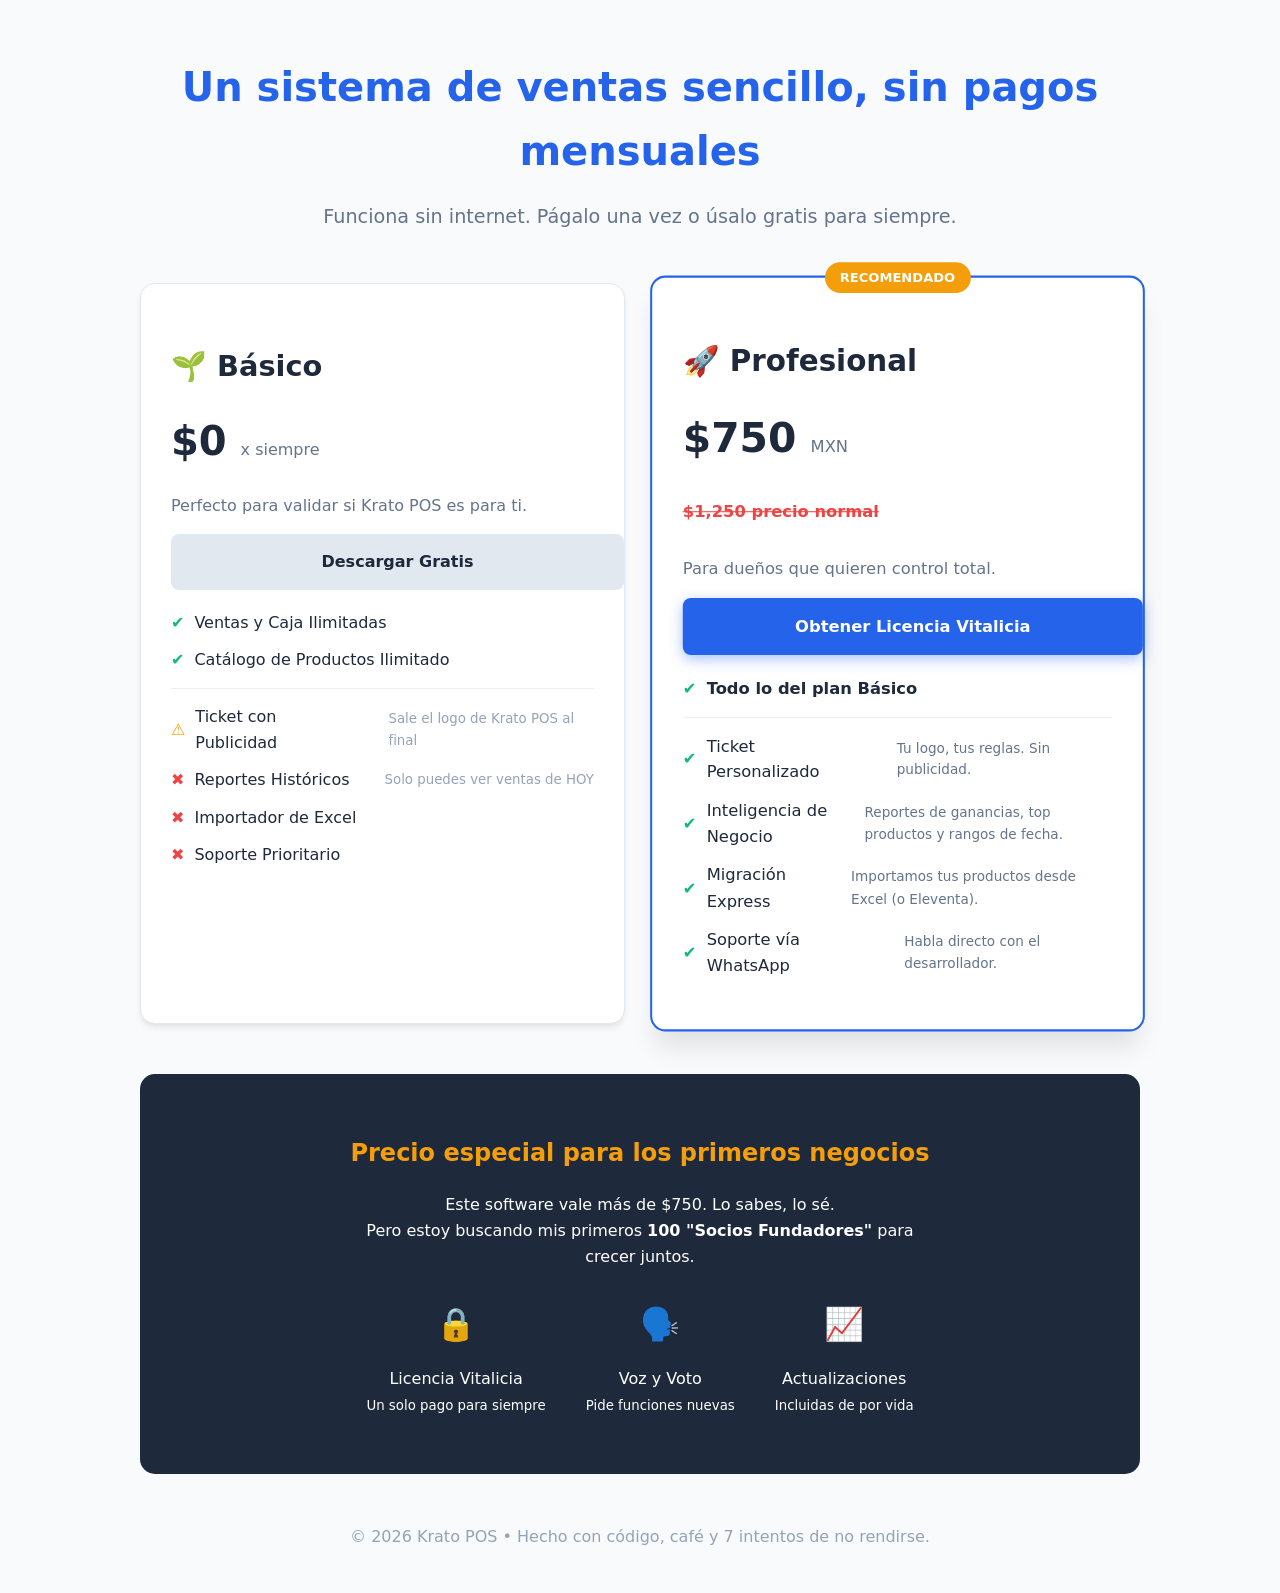
==== precios.html @ d622942c "Actualización de beneficios PRO y optimización de QRs" ====
<!DOCTYPE html>
<html lang="es">

<head>
    <meta charset="UTF-8">
    <title>Precios - Krato POS</title>
    <meta name="viewport" content="width=device-width, initial-scale=1.0">
    <!-- Puse estilos inline básicos para que se vea bien al probarlo,
         puedes moverlos a tu css/styles.css -->
    <style>
        :root {
            --primary: #2563eb;
            --dark: #1e293b;
            --light: #f8fafc;
            --highlight: #f59e0b;
        }

        body {
            font-family: 'Segoe UI', system-ui, sans-serif;
            background: var(--light);
            color: var(--dark);
            line-height: 1.6;
        }

        .container {
            max-width: 1000px;
            margin: 0 auto;
            padding: 20px;
        }

        /* Hero */
        .hero {
            text-align: center;
            margin-bottom: 50px;
        }

        .hero h1 {
            font-size: 2.5rem;
            margin-bottom: 10px;
            color: var(--primary);
        }

        .subtitle {
            font-size: 1.2rem;
            color: #64748b;
        }

        /* Tarjetas */
        .pricing-grid {
            display: grid;
            grid-template-columns: repeat(auto-fit, minmax(300px, 1fr));
            gap: 30px;
            margin-bottom: 50px;
        }

        .card {
            background: white;
            border-radius: 15px;
            padding: 30px;
            box-shadow: 0 4px 6px -1px rgba(0, 0, 0, 0.1);
            border: 1px solid #e2e8f0;
            position: relative;
        }

        .card.pro {
            border: 2px solid var(--primary);
            transform: scale(1.02);
            box-shadow: 0 20px 25px -5px rgba(0, 0, 0, 0.1);
        }

        .card.pro::before {
            content: "RECOMENDADO";
            background: var(--highlight);
            color: white;
            padding: 5px 15px;
            font-weight: bold;
            font-size: 0.8rem;
            position: absolute;
            top: -15px;
            left: 50%;
            transform: translateX(-50%);
            border-radius: 20px;
        }

        .card h3 {
            font-size: 1.8rem;
            margin-bottom: 10px;
        }

        .price {
            font-size: 2.5rem;
            font-weight: 800;
            color: var(--dark);
            margin: 20px 0;
        }

        .price small {
            font-size: 1rem;
            color: #64748b;
            font-weight: normal;
        }

        .card ul {
            list-style: none;
            padding: 0;
            margin: 20px 0;
        }

        .card li {
            margin-bottom: 12px;
            display: flex;
            align-items: center;
            gap: 10px;
        }

        .check {
            color: #10b981;
            font-weight: bold;
        }

        .cross {
            color: #ef4444;
            font-weight: bold;
        }

        .warning {
            color: #f59e0b;
            font-weight: bold;
        }

        .btn {
            display: block;
            width: 100%;
            padding: 15px;
            text-align: center;
            border-radius: 8px;
            text-decoration: none;
            font-weight: bold;
            transition: all 0.3s;
        }

        .btn-free {
            background: #e2e8f0;
            color: var(--dark);
        }

        .btn-pro {
            background: var(--primary);
            color: white;
            box-shadow: 0 4px 14px 0 rgba(37, 99, 235, 0.39);
        }

        .btn-pro:hover {
            transform: translateY(-2px);
        }

        /* Fundadores */
        .founders {
            background: #1e293b;
            color: white;
            border-radius: 15px;
            padding: 40px;
            margin-top: 50px;
            text-align: center;
        }

        .founders h2 {
            color: var(--highlight);
        }
    </style>
</head>

<body>
    <main class="container">

        <header class="hero">
            <h1>Un sistema de ventas sencillo, sin pagos mensuales</h1>
            <p class="subtitle">
                Funciona sin internet. Págalo una vez o úsalo gratis para siempre.
            </p>
        </header>


        <div class="pricing-grid">

            <!-- PLAN FREE -->
            <div class="card">
                <h3>🌱 Básico</h3>
                <p class="price">$0 <small>x siempre</small></p>
                <p style="color: #64748b;">Perfecto para validar si Krato POS es para ti.</p>

                <a href="#" class="btn btn-free">Descargar Gratis</a>

                <ul>
                    <!-- Lo bueno -->
                    <li><span class="check">✔</span> Ventas y Caja Ilimitadas</li>
                    <li><span class="check">✔</span> Catálogo de Productos Ilimitado</li>

                    <hr style="border:0; border-top:1px solid #eee; margin: 15px 0;">

                    <!-- La "piedra en el zapato" (Limites intencionales) -->
                    <li>
                        <span class="warning">⚠️</span> Ticket con Publicidad
                        <br><small style="color: #94a3b8; margin-left:25px;">Sale el logo de Krato POS al final</small>
                    </li>
                    <li>
                        <span class="cross">✖</span> Reportes Históricos
                        <br><small style="color: #94a3b8; margin-left:25px;">Solo puedes ver ventas de HOY</small>
                    </li>
                    <li><span class="cross">✖</span> Importador de Excel</li>
                    <li><span class="cross">✖</span> Soporte Prioritario</li>
                </ul>
            </div>

            <!-- PLAN PRO -->
            <div class="card pro">
                <h3>🚀 Profesional</h3>
                <p class="price">
                    $750 <small>MXN</small>
                    <br><span style="font-size: 1rem; color: #ef4444; text-decoration: line-through;">$1,250 precio
                        normal</span>
                </p>
                <p style="color: #64748b;">Para dueños que quieren control total.</p>

                <a href="https://wa.me/528712617892?text=Quiero%20ser%20Fundador%20PRO" class="btn btn-pro">
                    Obtener Licencia Vitalicia
                </a>

                <ul>
                    <li><span class="check">✔</span> <strong>Todo lo del plan Básico</strong></li>

                    <hr style="border:0; border-top:1px solid #eee; margin: 15px 0;">

                    <!-- El Valor Real -->
                    <li>
                        <span class="check">✔</span> Ticket Personalizado
                        <br><small style="color: #64748b; margin-left:25px;">Tu logo, tus reglas. Sin
                            publicidad.</small>
                    </li>
                    <li>
                        <span class="check">✔</span> Inteligencia de Negocio
                        <br><small style="color: #64748b; margin-left:25px;">Reportes de ganancias, top productos y
                            rangos de fecha.</small>
                    </li>
                    <li>
                        <span class="check">✔</span> Migración Express
                        <br><small style="color: #64748b; margin-left:25px;">Importamos tus productos desde Excel (o
                            Eleventa).</small>
                    </li>
                    <li>
                        <span class="check">✔</span> Soporte vía WhatsApp
                        <br><small style="color: #64748b; margin-left:25px;">Habla directo con el desarrollador.</small>
                    </li>
                </ul>
            </div>

        </div>

        <!-- SECCIÓN DE URGENCIA / FUNDADORES -->
        <section class="founders">

            <h2>Precio especial para los primeros negocios</h2>

            <p style="max-width: 600px; margin: 20px auto;">
                Este software vale más de $750. Lo sabes, lo sé. <br>
                Pero estoy buscando mis primeros <strong>100 "Socios Fundadores"</strong> para crecer juntos.
            </p>

            <div style="display: flex; justify-content: center; gap: 40px; margin-top: 30px; flex-wrap: wrap;">
                <div>
                    <span style="font-size: 2rem;">🔒</span>
                    <p>Licencia Vitalicia<br><small>Un solo pago para siempre</small></p>
                </div>
                <div>
                    <span style="font-size: 2rem;">🗣️</span>
                    <p>Voz y Voto<br><small>Pide funciones nuevas</small></p>
                </div>
                <div>
                    <span style="font-size: 2rem;">📈</span>
                    <p>Actualizaciones<br><small>Incluidas de por vida</small></p>
                </div>
            </div>
        </section>

        <footer>
            <p style="text-align: center; margin-top: 50px; color: #94a3b8;">
                © 2026 Krato POS • Hecho con código, café y 7 intentos de no rendirse.
            </p>
        </footer>

    </main>
</body>

</html>
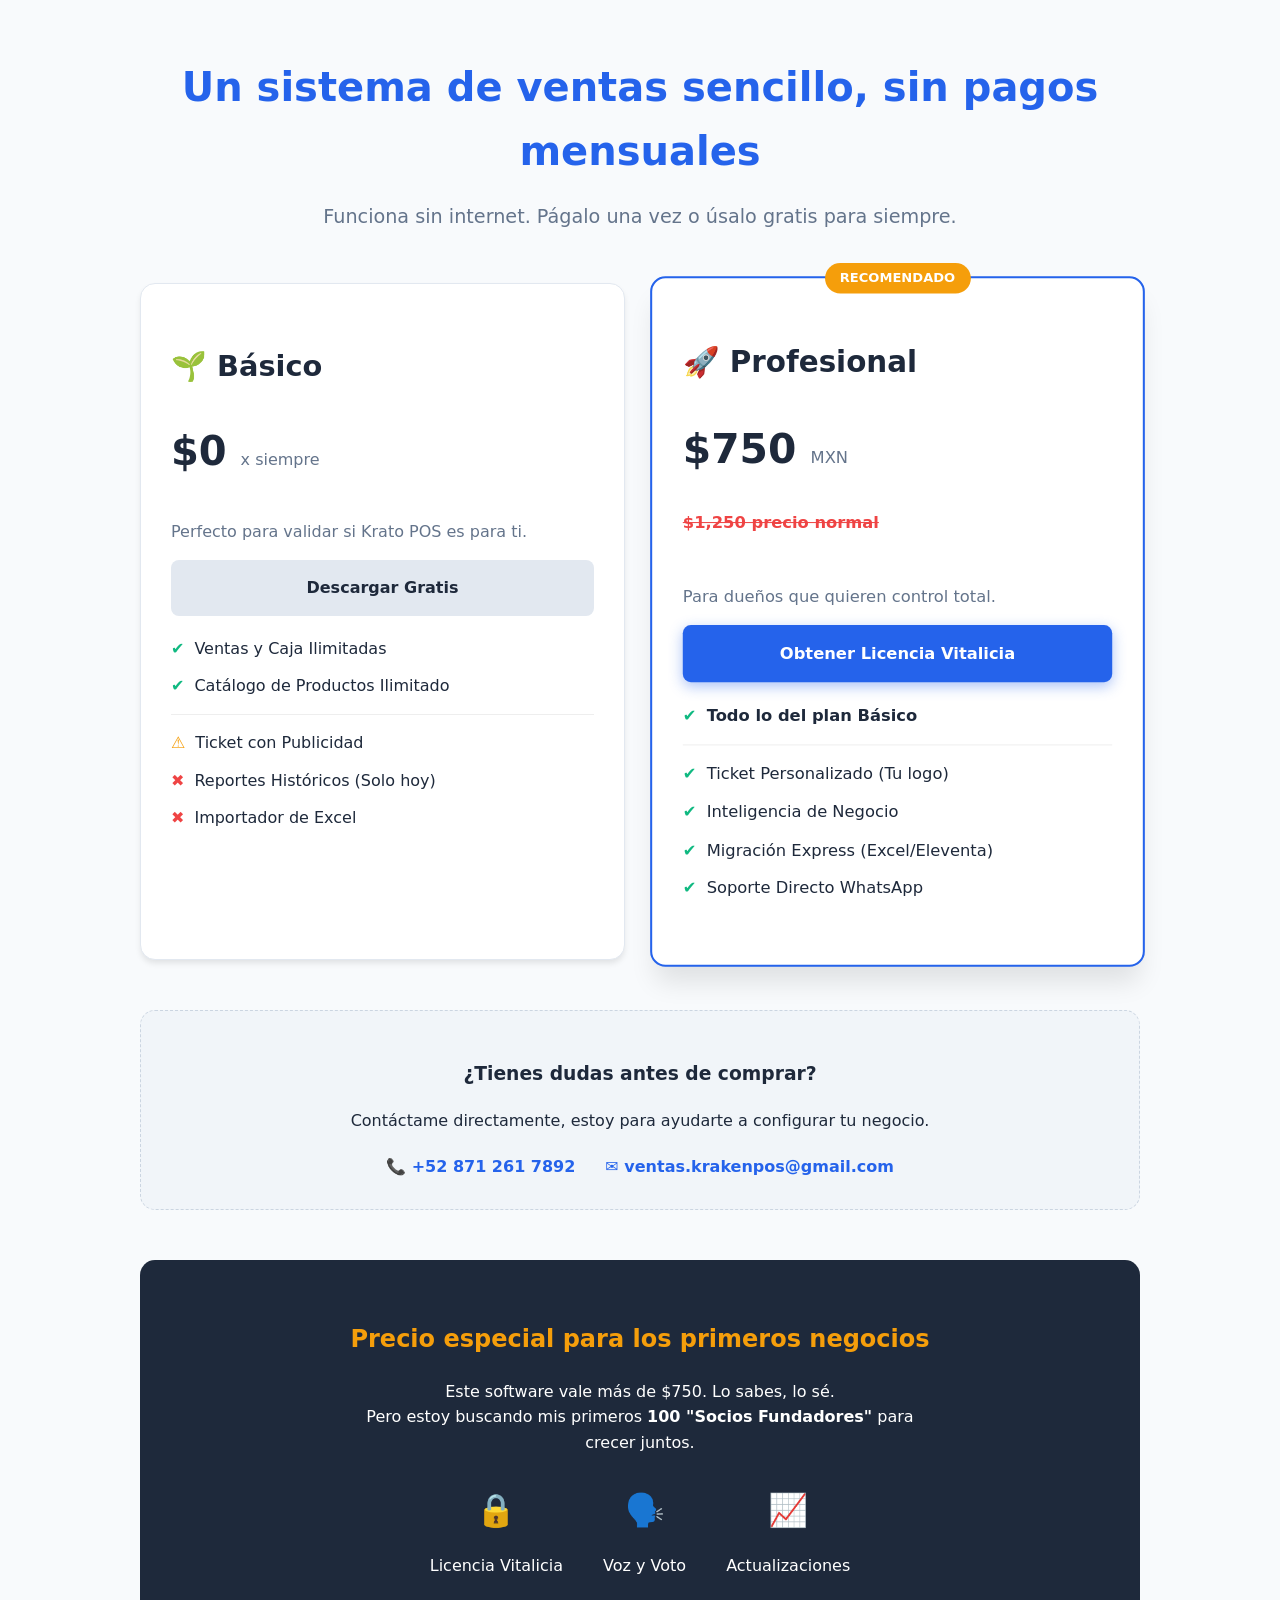
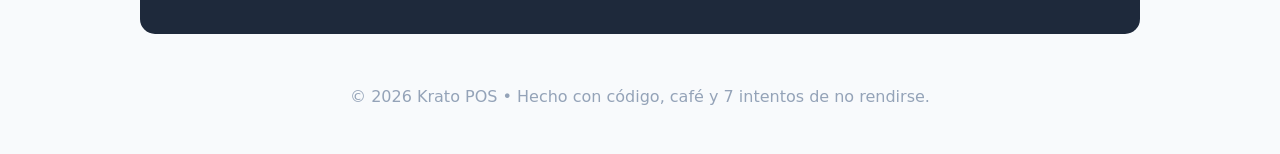
==== commit 0c1452ed: "feat: agregada sección de contacto directo y optimización visual de precios" ====
--- a/precios.html
+++ b/precios.html
@@ -5,14 +5,13 @@
     <meta charset="UTF-8">
     <title>Precios - Krato POS</title>
     <meta name="viewport" content="width=device-width, initial-scale=1.0">
-    <!-- Puse estilos inline básicos para que se vea bien al probarlo,
-         puedes moverlos a tu css/styles.css -->
     <style>
         :root {
             --primary: #2563eb;
             --dark: #1e293b;
             --light: #f8fafc;
             --highlight: #f59e0b;
+            --success: #10b981;
         }
 
         body {
@@ -60,6 +59,8 @@
             box-shadow: 0 4px 6px -1px rgba(0, 0, 0, 0.1);
             border: 1px solid #e2e8f0;
             position: relative;
+            display: flex;
+            flex-direction: column;
         }
 
         .card.pro {
@@ -104,6 +105,7 @@
             list-style: none;
             padding: 0;
             margin: 20px 0;
+            flex-grow: 1;
         }
 
         .card li {
@@ -114,7 +116,7 @@
         }
 
         .check {
-            color: #10b981;
+            color: var(--success);
             font-weight: bold;
         }
 
@@ -137,6 +139,7 @@
             text-decoration: none;
             font-weight: bold;
             transition: all 0.3s;
+            box-sizing: border-box;
         }
 
         .btn-free {
@@ -148,10 +151,48 @@
             background: var(--primary);
             color: white;
             box-shadow: 0 4px 14px 0 rgba(37, 99, 235, 0.39);
-        }
-
-        .btn-pro:hover {
-            transform: translateY(-2px);
+            animation: pulse 2s infinite;
+        }
+
+        @keyframes pulse {
+            0% {
+                box-shadow: 0 0 0 0 rgba(37, 99, 235, 0.7);
+            }
+
+            70% {
+                box-shadow: 0 0 0 10px rgba(37, 99, 235, 0);
+            }
+
+            100% {
+                box-shadow: 0 0 0 0 rgba(37, 99, 235, 0);
+            }
+        }
+
+        /* Sección de Contacto */
+        .contact-section {
+            margin-top: 50px;
+            padding: 30px;
+            background: #f1f5f9;
+            border-radius: 15px;
+            text-align: center;
+            border: 1px dashed #cbd5e1;
+        }
+
+        .contact-methods {
+            display: flex;
+            justify-content: center;
+            gap: 30px;
+            margin-top: 20px;
+            flex-wrap: wrap;
+        }
+
+        .contact-link {
+            text-decoration: none;
+            color: var(--primary);
+            font-weight: bold;
+            display: flex;
+            align-items: center;
+            gap: 8px;
         }
 
         /* Fundadores */
@@ -175,109 +216,69 @@
 
         <header class="hero">
             <h1>Un sistema de ventas sencillo, sin pagos mensuales</h1>
-            <p class="subtitle">
-                Funciona sin internet. Págalo una vez o úsalo gratis para siempre.
-            </p>
+            <p class="subtitle">Funciona sin internet. Págalo una vez o úsalo gratis para siempre.</p>
         </header>
 
-
         <div class="pricing-grid">
-
-            <!-- PLAN FREE -->
             <div class="card">
                 <h3>🌱 Básico</h3>
                 <p class="price">$0 <small>x siempre</small></p>
                 <p style="color: #64748b;">Perfecto para validar si Krato POS es para ti.</p>
-
                 <a href="#" class="btn btn-free">Descargar Gratis</a>
-
                 <ul>
-                    <!-- Lo bueno -->
                     <li><span class="check">✔</span> Ventas y Caja Ilimitadas</li>
                     <li><span class="check">✔</span> Catálogo de Productos Ilimitado</li>
-
                     <hr style="border:0; border-top:1px solid #eee; margin: 15px 0;">
-
-                    <!-- La "piedra en el zapato" (Limites intencionales) -->
-                    <li>
-                        <span class="warning">⚠️</span> Ticket con Publicidad
-                        <br><small style="color: #94a3b8; margin-left:25px;">Sale el logo de Krato POS al final</small>
-                    </li>
-                    <li>
-                        <span class="cross">✖</span> Reportes Históricos
-                        <br><small style="color: #94a3b8; margin-left:25px;">Solo puedes ver ventas de HOY</small>
-                    </li>
+                    <li><span class="warning">⚠️</span> Ticket con Publicidad</li>
+                    <li><span class="cross">✖</span> Reportes Históricos (Solo hoy)</li>
                     <li><span class="cross">✖</span> Importador de Excel</li>
-                    <li><span class="cross">✖</span> Soporte Prioritario</li>
                 </ul>
             </div>
 
-            <!-- PLAN PRO -->
             <div class="card pro">
                 <h3>🚀 Profesional</h3>
-                <p class="price">
-                    $750 <small>MXN</small>
-                    <br><span style="font-size: 1rem; color: #ef4444; text-decoration: line-through;">$1,250 precio
+                <p class="price">$750 <small>MXN</small><br>
+                    <span style="font-size: 1rem; color: #ef4444; text-decoration: line-through;">$1,250 precio
                         normal</span>
                 </p>
                 <p style="color: #64748b;">Para dueños que quieren control total.</p>
-
-                <a href="https://wa.me/528712617892?text=Quiero%20ser%20Fundador%20PRO" class="btn btn-pro">
-                    Obtener Licencia Vitalicia
-                </a>
-
+                <a href="https://wa.me/528712617892?text=Quiero%20ser%20Fundador%20PRO" class="btn btn-pro">Obtener
+                    Licencia Vitalicia</a>
                 <ul>
                     <li><span class="check">✔</span> <strong>Todo lo del plan Básico</strong></li>
-
                     <hr style="border:0; border-top:1px solid #eee; margin: 15px 0;">
-
-                    <!-- El Valor Real -->
-                    <li>
-                        <span class="check">✔</span> Ticket Personalizado
-                        <br><small style="color: #64748b; margin-left:25px;">Tu logo, tus reglas. Sin
-                            publicidad.</small>
-                    </li>
-                    <li>
-                        <span class="check">✔</span> Inteligencia de Negocio
-                        <br><small style="color: #64748b; margin-left:25px;">Reportes de ganancias, top productos y
-                            rangos de fecha.</small>
-                    </li>
-                    <li>
-                        <span class="check">✔</span> Migración Express
-                        <br><small style="color: #64748b; margin-left:25px;">Importamos tus productos desde Excel (o
-                            Eleventa).</small>
-                    </li>
-                    <li>
-                        <span class="check">✔</span> Soporte vía WhatsApp
-                        <br><small style="color: #64748b; margin-left:25px;">Habla directo con el desarrollador.</small>
-                    </li>
+                    <li><span class="check">✔</span> Ticket Personalizado (Tu logo)</li>
+                    <li><span class="check">✔</span> Inteligencia de Negocio</li>
+                    <li><span class="check">✔</span> Migración Express (Excel/Eleventa)</li>
+                    <li><span class="check">✔</span> Soporte Directo WhatsApp</li>
                 </ul>
             </div>
-
         </div>
 
-        <!-- SECCIÓN DE URGENCIA / FUNDADORES -->
+        <section class="contact-section">
+            <h3>¿Tienes dudas antes de comprar?</h3>
+            <p>Contáctame directamente, estoy para ayudarte a configurar tu negocio.</p>
+            <div class="contact-methods">
+                <a href="tel:528712617892" class="contact-link">📞 +52 871 261 7892</a>
+                <a href="mailto:ventas.krakenpos@gmail.com" class="contact-link">✉️ ventas.krakenpos@gmail.com</a>
+            </div>
+        </section>
+
         <section class="founders">
-
             <h2>Precio especial para los primeros negocios</h2>
-
             <p style="max-width: 600px; margin: 20px auto;">
                 Este software vale más de $750. Lo sabes, lo sé. <br>
                 Pero estoy buscando mis primeros <strong>100 "Socios Fundadores"</strong> para crecer juntos.
             </p>
-
             <div style="display: flex; justify-content: center; gap: 40px; margin-top: 30px; flex-wrap: wrap;">
-                <div>
-                    <span style="font-size: 2rem;">🔒</span>
-                    <p>Licencia Vitalicia<br><small>Un solo pago para siempre</small></p>
+                <div><span style="font-size: 2rem;">🔒</span>
+                    <p>Licencia Vitalicia</p>
                 </div>
-                <div>
-                    <span style="font-size: 2rem;">🗣️</span>
-                    <p>Voz y Voto<br><small>Pide funciones nuevas</small></p>
+                <div><span style="font-size: 2rem;">🗣️</span>
+                    <p>Voz y Voto</p>
                 </div>
-                <div>
-                    <span style="font-size: 2rem;">📈</span>
-                    <p>Actualizaciones<br><small>Incluidas de por vida</small></p>
+                <div><span style="font-size: 2rem;">📈</span>
+                    <p>Actualizaciones</p>
                 </div>
             </div>
         </section>
@@ -287,7 +288,6 @@
                 © 2026 Krato POS • Hecho con código, café y 7 intentos de no rendirse.
             </p>
         </footer>
-
     </main>
 </body>
 
